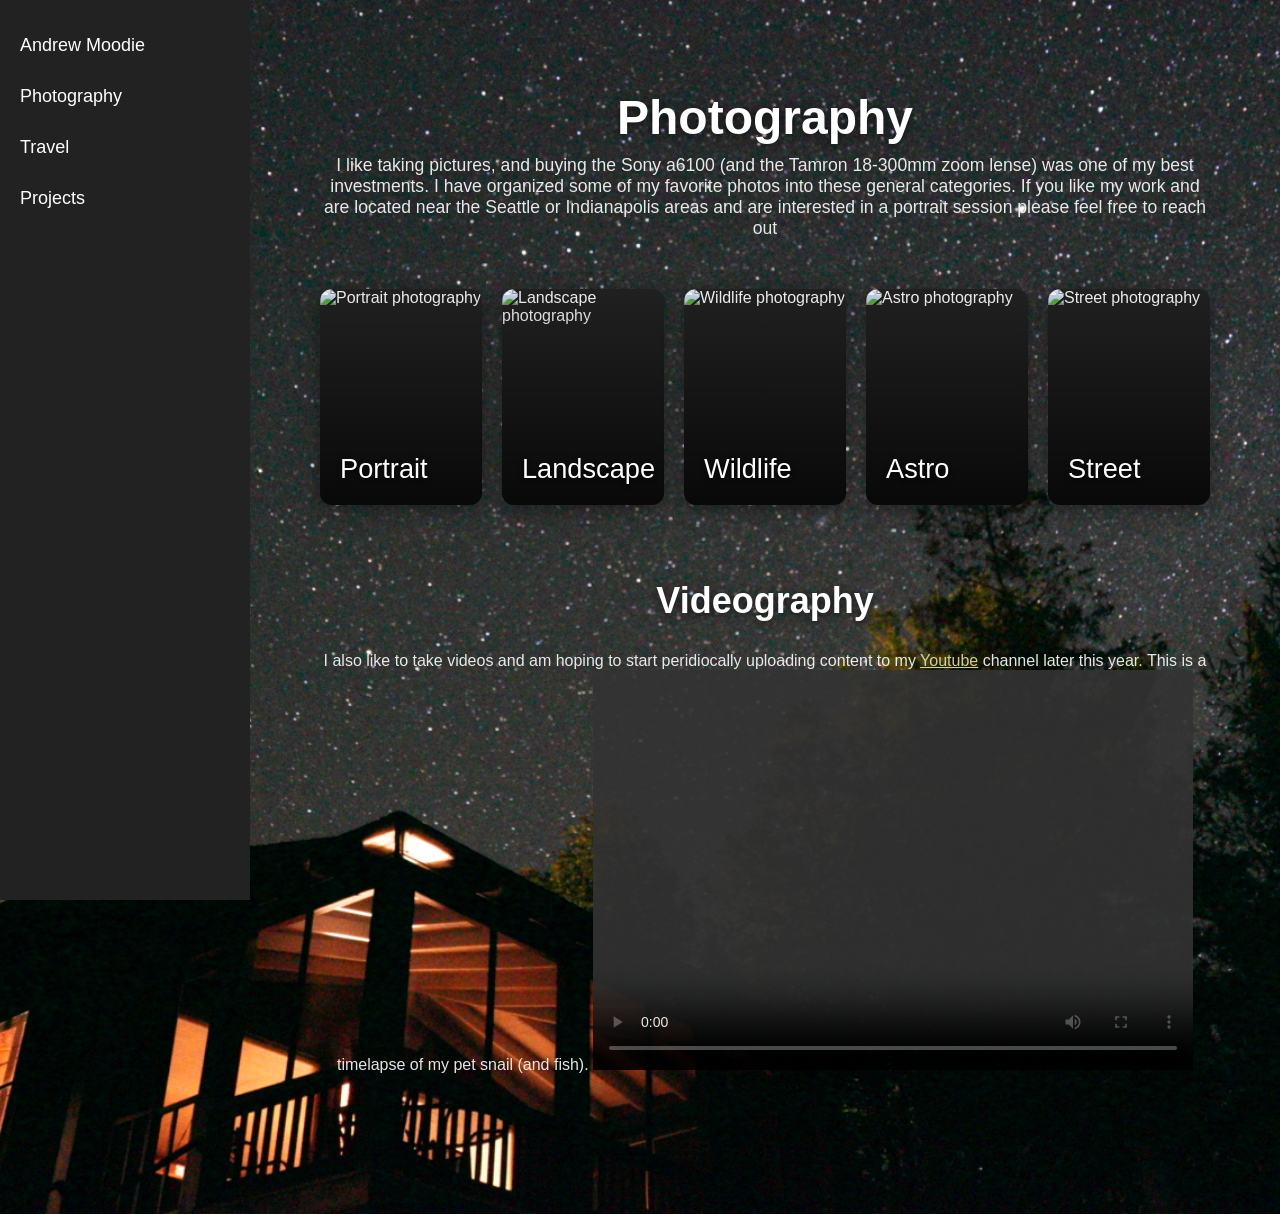
==== pages/photography.html @ 479c72a9 "moving index.html to the root folder V2" ====
<!DOCTYPE html>
<html lang="en">
<head>
    <meta charset="UTF-8">
    <meta name="viewport" content="width=device-width, initial-scale=1.0">

    <style>
        /* Left navigation bar */
        .sidebar {
            position: fixed;
            left: 0;
            top: 0;
            width: 250px;
            height: 100vh;
            background-color: #222;
            padding-top: 20px;
            box-sizing: border-box;
        }

        /* Navigation links */
        .sidebar a {
            display: block;
            color: white;
            text-decoration: none;
            padding: 15px 20px;
            font-size: 18px;
        }

        /* Highlight links when the mouse is over them */
        .sidebar a:hover {
            background-color: #444;
            color: #4B89A6;
        }

        /* Main page content */
        .content {
            margin-left: 250px;
            padding: 30px;
        }
    </style>

<body>

    <!-- Left Navigation Bar -->
    <div class="sidebar">
        <a href="../index.html" class="home-link">Andrew Moodie</a>
        <a href="../pages/photography.html" class="active">Photography</a>
        <a href="../pages/travel.html">Travel</a>
        <a href="../pages/projects.html">Projects</a>
    </div>

</body>

<div class="content">

<title>Photography</title>

    <link
        rel="stylesheet"
        href="../style.css"
    >


<body class="photography-page">


    <!-- ==========================================
         BACKGROUND
         ========================================== -->

    <div
        class="background-overlay"
        aria-hidden="true"
    ></div>


    <!-- ==========================================
         MAIN PAGE
         ========================================== -->

    <main class="photography-container">


        <header class="photography-header">

            <h1>Photography</h1>

            <p>
                I like taking pictures, and buying the Sony a6100 (and the Tamron 18-300mm zoom lense) was one of my best investments. I have organized
                some of my favorite photos into these general categories. If you like my work and are located near the Seattle or Indianapolis areas and 
                are interested in a portrait session please feel free to reach out
            </p>

        </header>


        <!-- ==========================================
             PHOTOGRAPHY CATEGORY CARDS
             ========================================== -->

        <section
            id="category-grid"
            class="category-grid"
            aria-label="Photography categories"
        >

            <!--
                JavaScript will create the five
                category cards here.
            -->

        </section>

        <section>
            <header class="snail-header">
                <!-- <p style="margin-top:50px"></p> -->
                <h1>Videography</h1>

                    <p>
                        I also like to take videos and am hoping to start peridiocally uploading content to my 
                        <a href="https://www.youtube.com/watch?v=dQw4w9WgXcQ&list=RDdQw4w9WgXcQ&start_radio=1" style="color: rgba(255, 250, 186, 0.89);">Youtube</a> channel later this year. This is a timelapse of my pet snail (and fish).
                        <video height="400px" width="600px" src="SnailLapse.MOV" controls>
                        <p style="margin-bottom: 15px"></p>
                    </p>
                </header>
        </section>

    </main>


    <!-- ==========================================
         GALLERY LIGHTBOX
         ========================================== -->

    <div
        id="photo-lightbox"
        class="photo-lightbox"
        aria-hidden="true"
    >


        <!-- CLOSE BUTTON -->

        <button
            id="lightbox-close"
            class="lightbox-close"
            type="button"
            aria-label="Close gallery"
        >

            &times;

        </button>


        <!-- PREVIOUS -->

        <button
            id="lightbox-prev"
            class="lightbox-navigation lightbox-prev"
            type="button"
            aria-label="Previous photograph"
        >

            &#10094;

        </button>


        <!-- ==========================================
             GALLERY CONTENT
             ========================================== -->

        <div class="lightbox-content">


            <!-- CATEGORY TITLE -->

            <h2
                id="lightbox-category"
                class="lightbox-category"
            >
            </h2>


            <!-- PHOTOGRAPH -->

            <div class="lightbox-image-container">

                <img
                    id="lightbox-image"
                    src=""
                    alt=""
                >

            </div>


            <!-- ==========================================
                 PHOTO INFORMATION
                 ========================================== -->

            <div
                id="photo-information"
                class="photo-information"
            >

                <div class="exif-information">


                    <div class="exif-item">

                        <span class="exif-label">
                            ISO
                        </span>

                        <span
                            id="photo-iso"
                            class="exif-value"
                        >
                        </span>

                    </div>


                    <div class="exif-item">

                        <span class="exif-label">
                            Aperture
                        </span>

                        <span
                            id="photo-aperture"
                            class="exif-value"
                        >
                        </span>

                    </div>


                    <div class="exif-item">

                        <span class="exif-label">
                            Shutter
                        </span>

                        <span
                            id="photo-shutter"
                            class="exif-value"
                        >
                        </span>

                    </div>


                    <div class="exif-item">

                        <span class="exif-label">
                            Camera
                        </span>

                        <span
                            id="photo-camera"
                            class="exif-value"
                        >
                        </span>

                    </div>


                    <div class="exif-item">

                        <span class="exif-label">
                            Lens
                        </span>

                        <span
                            id="photo-lens"
                            class="exif-value"
                        >
                        </span>

                    </div>


                    <div class="exif-item">

                        <span class="exif-label">
                            Focal Length
                        </span>

                        <span
                            id="photo-focal-length"
                            class="exif-value"
                        >
                        </span>

                    </div>

                </div>


                <!-- DESCRIPTION -->

                <div class="photo-description">

                    <p
                        id="photo-description"
                    >
                    </p>

                </div>

            </div>

        </div>


        <!-- NEXT -->

        <button
            id="lightbox-next"
            class="lightbox-navigation lightbox-next"
            type="button"
            aria-label="Next photograph"
        >

            &#10095;

        </button>

    </div>

    </div>

    <script src="exif-reader.js"></script>
    <script src="photography.js"></script>


</body>

</head>

</html>
---- style.css ----
/* =========================================
   GENERAL PAGE
   ========================================= */

* {
    box-sizing: border-box;
}

body {
    margin: 0;
    font-family:
        Arial,
        Helvetica,
        sans-serif;
    background: #f4f4f4;
    color: #222;
}


.map-page {
    max-width: 1400px;

    margin: 0 auto;

    padding: 30px;
}


/* =========================================
   HEADER
   ========================================= */

header {
    text-align: center;

    margin-bottom: 30px;
}

header h1 {
    margin-bottom: 10px;
}

header p {
    color: #fdfdfd;
}


/* =========================================
   MAIN LAYOUT
   ========================================= */

.map-container {

    display: flex;

    gap: 30px;

    align-items: flex-start;
}


/* =========================================
   MAP
   ========================================= */

.map-wrapper {

    flex: 1;

    min-width: 0; /*necessary?*/

    background: white;

    border-radius: 10px;

    padding: 10px;

    box-shadow:
        0 2px 10px rgba(0, 0, 0, 0.1);
}


/*
    This is where us.svg gets inserted.
*/

#us-map-container {

    width: 100%;

    line-height: 0;
}


/*
    Make the SVG responsive.
*/

#us-map {

    width: 100%;

    height: auto;

    display: block;
}


/* =========================================
   STATES
   ========================================= */


/*
    Default state color
*/

#us-map .state {

    fill: #d9d9d9 /*important?*/;

    stroke: white;

    stroke-width: 1;

    cursor: pointer;

    transition:
        fill 0.2s ease,
        stroke 0.2s ease;
}


/*
    State being hovered over
*/

#us-map .state:hover {

    fill: #6baed6 !important;

    stroke: #333;

    stroke-width: 2;
}

#us-map .state:focus {

    outline: none;

  /*   fill: #6baed6 !important;

    stroke: #333;

    stroke-width: 2; */
}


/*
    Visited state
*/

#us-map .state.visited {

    fill: #66c2a5 !important;
}


/*
    Visited state being hovered over
*/

#us-map .state.visited:hover {

    fill: #66c2a5;
}


/*
    Washington D.C.

    Your SVG includes D.C., but we don't want
    it treated as one of the 50 states.
*/

#us-map #DC {

    display: none;
}


/* =========================================
   INFORMATION PANEL
   ========================================= */

.state-info {

    width: 350px;

    min-width: 300px;

    background: white;

    border-radius: 10px;

    overflow: hidden;

    box-shadow:
        0 2px 10px rgba(0, 0, 0, 0.1);

    position: sticky;

    top: 20px;
}


.state-info img {

    width: 100%;

    height: auto;/* 220px; */

    object-fit: cover;

    display: block;
}
/* =========================================
   PREVIEW IMAGE
   ========================================= */

.preview-image-container {

    width: 100%;

    background: #eee;

    overflow: hidden;

    line-height: 0;
}

#state-image {

    width: 100%;

    height: auto;

    display: block;


    opacity: 1;

    transform: scale(1);

    transition:
        opacity 0.3s ease,
        transform 0.3s ease;

    
    #state-image.image-changing {

        opacity: 0;

        transform: scale(0.97);
    }
}


/* =========================================
   STATE TEXT
   ========================================= */

.state-text {

    padding: 20px;
}


.state-text h2 {

    margin-top: 0;

    margin-bottom: 10px;
}


.state-text p {

    line-height: 1.6;
}


.click-instruction {

    font-size: 0.85rem;

    color: #777;

    border-top: 1px solid #ddd;

    padding-top: 15px;

    margin-top: 20px;
}


/* =========================================
   LEGEND
   ========================================= */

.map-legend {

    display: flex;

    justify-content: center;

    gap: 25px;

    margin-top: 15px;

    font-size: 0.9rem;
}


.map-legend div {

    display: flex;

    align-items: center;

    gap: 7px;
}


.legend-box {

    width: 18px;

    height: 18px;

    display: inline-block;

    border: 1px solid #aaa;
}

/* ==========================================
   FULL-SCREEN LIGHTBOX
   ========================================== */

.photo-lightbox {

    position: fixed;

    inset: 0;

    z-index: 1000;

    background:
        rgba(0, 0, 0, 0.9);

    display: flex;

    align-items: center;

    justify-content: center;

    padding: 60px;

    /*
        Hidden by default
    */

    opacity: 0;

    visibility: hidden;

    pointer-events: none;

    transition:
        opacity 0.3s ease,
        visibility 0.3s ease;
}


/*
    Visible lightbox
*/

.photo-lightbox.active {

    opacity: 1;

    visibility: visible;

    pointer-events: auto;
}


/* ==========================================
   LARGE IMAGE
   ========================================== */

.lightbox-content {

    position: relative;

    max-width: 90vw;

    max-height: 90vh;

    display: flex;

    flex-direction: column;

    align-items: center;

    justify-content: center;
}


#lightbox-image {

    /*
        Never make the image larger than
        the available screen.
    */

    max-width: 90vw;

    max-height: 82vh;

    width: auto;

    height: auto;

    display: block;

    /*
        VERY IMPORTANT:

        contain preserves the complete
        original photograph and aspect ratio.
    */

    object-fit: contain;

    border-radius: 20px;

    box-shadow:
        0 5px 30px rgba(0, 0, 0, 0.5);

    /*
        Starting state for the animation.
    */

    opacity: 0;

    transform: scale(0.92);

    transition:
        opacity 0.35s ease,
        transform 0.35s ease;
}


/*
    When the lightbox is active,
    animate the photograph into place.
*/

.photo-lightbox.active #lightbox-image {

    opacity: 1;

    transform: scale(1);
}


/* ==========================================
   CLOSE BUTTON
   ========================================== */

.lightbox-close {

    position: absolute;

    top: 20px;

    right: 25px;

    z-index: 1002;

    width: 50px;

    height: 50px;

    border: none;

    border-radius: 50%;

    background:
        rgba(255, 255, 255, 0.15);

    color: white;

    font-size: 35px;

    line-height: 45px;

    cursor: pointer;

    transition:
        background 0.2s ease,
        transform 0.2s ease;
}


.lightbox-close:hover {

    background:
        rgba(255, 255, 255, 0.30);

    transform: scale(1.05);
}


/* ==========================================
   PREVIOUS / NEXT BUTTONS
   ========================================== */

.lightbox-navigation {

    position: absolute;

    top: 50%;

    transform: translateY(-50%);

    z-index: 1002;

    width: 55px;

    height: 70px;

    border: none;

    border-radius: 8px;

    background:
        rgba(255, 255, 255, 0.15);

    color: white;

    font-size: 35px;

    cursor: pointer;

    transition:
        background 0.2s ease,
        transform 0.2s ease;
}


.lightbox-navigation:hover {

    background:
        rgba(255, 255, 255, 0.30);
}


.lightbox-prev {

    left: 25px;
}


.lightbox-next {

    right: 25px;
}


/* ==========================================
   CAPTION
   ========================================== */

.lightbox-caption {

    color: white;

    text-align: center;

    margin-top: 12px;

    font-size: 16px;

    max-width: 800px;
}


/* ==========================================
   PHOTO COUNTER
   ========================================== */

.lightbox-counter {

    position: absolute;

    bottom: 20px;

    left: 50%;

    transform: translateX(-50%);

    color: white;

    background:
        rgba(0, 0, 0, 0.5);

    padding: 6px 12px;

    border-radius: 20px;

    font-size: 14px;
}


/* ==========================================
   MOBILE
   ========================================== */

@media (max-width: 900px) {

    .map-container {

        flex-direction: column;
    }


    .map-wrapper {

        width: 100%;
    }


    .state-info {

        width: 100%;

        position: static;
    }


    .photo-lightbox {

        padding: 40px 15px;
    }


    #lightbox-image {

        max-width: 95vw;

        max-height: 80vh;
    }


    .lightbox-navigation {

        width: 45px;

        height: 55px;

        font-size: 28px;
    }


    .lightbox-prev {

        left: 8px;
    }


    .lightbox-next {

        right: 8px;
    }

}


/* ==========================================
   REDUCED MOTION ACCESSIBILITY
   ========================================== */

@media (prefers-reduced-motion: reduce) {

    #state-image,
    #lightbox-image,
    .photo-lightbox {

        transition: none;
    }

}

/* =========================================================
   PHOTOGRAPHY PAGE
   ========================================================= */


/* ==========================================
   BACKGROUND
   ========================================== */

.photography-page {

    margin: 0;

    min-height: 100vh;

    font-family:
        Arial,
        Helvetica,
        sans-serif;

    color: white;

    background-image:
        url("pages/background.JPG");

    background-size: cover;

    background-position: center;

   /*  background-attachment: fixed; */

    background-repeat: no-repeat;

}


/*
    Dark translucent overlay.

    This makes the text and category cards
    easier to see without hiding the photograph.
*/

/* .background-overlay {

    position: absolute;

    top: 0;

    left: 0;

    width: 100%;

    height: 100%;

    inset: 0;

    background:
        rgba(0, 0, 0, 0.45);

    z-index: 10;

    pointer-events: none;

} */


/* ==========================================
   MAIN CONTAINER
   ========================================== */

.photography-container {

    position: relative;

    z-index: 1;

    min-height: 100vh;

    padding: 60px 40px;
}


/* ==========================================
   HEADER
   ========================================== */

.photography-header {

    text-align: center;

    margin-bottom: 50px;
}


.photography-header h1 {

    margin: 0 0 10px;

    font-size: 3rem;

    font-weight: 600;

    text-shadow:
        0 2px 10px rgba(0, 0, 0, 0.6);
}


.photography-header p {

    margin: 0;

    font-size: 1.1rem;

    opacity: 0.9;
}

/* ==========================================
   VIDEO
   ========================================== */

   .snail-header {

    text-align: center;

    margin-bottom: 50px;
}


.snail-header h1 {

    margin: 75px 0 30px;

    font-size: 2.25rem;

    font-weight: 600;

    text-shadow:
        0 2px 10px rgba(0, 0, 0, 0.6);
}


.snail-header p {

    margin: 0;

    font-size: 1rem;

    opacity: 0.9;
}


/* ==========================================
   CATEGORY GRID
   ========================================== */

.category-grid {

    max-width: 1300px;

    margin: 0 auto;

    display: grid;

    grid-template-columns:
        repeat(5, 1fr);

    gap: 20px;
}


/* ==========================================
   CATEGORY CARD
   ========================================== */

.category-card {

    position: relative;

    aspect-ratio: 3 / 4;

    overflow: hidden;

    border-radius: 12px;

    cursor: pointer;

    background: #222;

    box-shadow:
        0 5px 20px
        rgba(0, 0, 0, 0.4);

    transition:
        transform 0.3s ease,
        box-shadow 0.3s ease;
}


/*
    Hover effect
*/

.category-card:hover {

    transform:
        translateY(-8px)
        scale(1.02);

    box-shadow:
        0 12px 30px
        rgba(0, 0, 0, 0.55);
}


/* ==========================================
   CATEGORY COVER IMAGE
   ========================================== */

.category-card img {

    width: 100%;

    height: 100%;

    object-fit: cover;

    display: block;

    transition:
        transform 0.5s ease;
}


/*
    Zoom photograph when hovering
*/

.category-card:hover img {

    transform: scale(1.08);
}


/* ==========================================
   CATEGORY GRADIENT
   ========================================== */

.category-card::after {

    content: "";

    position: absolute;

    inset: 0;

    background:
        linear-gradient(
            to top,
            rgba(0, 0, 0, 0.75),
            rgba(0, 0, 0, 0.05)
        );

    pointer-events: none;
}


/* ==========================================
   CATEGORY TITLE
   ========================================== */

.category-title {

    position: absolute;

    z-index: 2;

    left: 20px;

    bottom: 20px;

    margin: 0;

    color: white;

    font-size: 1.7rem;

    font-weight: 500;

    text-shadow:
        0 2px 5px rgba(0, 0, 0, 0.7);
}


/* ==========================================
   FULLSCREEN LIGHTBOX
   ========================================== */

.photo-lightbox {

    position: fixed;

    inset: 0;

    z-index: 1000;

    background:
        rgba(0, 0, 0, 0.94);

    display: flex;

    align-items: center;

    justify-content: center;

    padding: 40px;

    opacity: 0;

    visibility: hidden;

    pointer-events: none;

    transition:
        opacity 0.35s ease,
        visibility 0.35s ease;

}


/*
    Active gallery
*/

.photo-lightbox.active {

    opacity: 1;

    visibility: visible;

    pointer-events: auto;

}


/* ==========================================
   LIGHTBOX CONTENT
   ========================================== */

.lightbox-content {

    width: 100%;

    max-width: 1200px;

    max-height: 95vh;

    display: flex;

    flex-direction: column;

    align-items: center;

    justify-content: center;
}


/* ==========================================
   CATEGORY TITLE
   ========================================== */

.lightbox-category {

    margin: 0 0 15px;

    color: white;

    font-size: 1.7rem;

    font-weight: 400;

    text-align: center;
}


/* ==========================================
   IMAGE CONTAINER
   ========================================== */

.lightbox-image-container {

    max-width: 90vw;

    max-height: 65vh;

    display: flex;

    align-items: center;

    justify-content: center;
}


/* ==========================================
   LARGE PHOTOGRAPH
   ========================================== */

#lightbox-image {

    max-width: 90vw;

    max-height: 65vh;

    width: auto;

    height: auto;

    display: block;

    object-fit: contain;

    border-radius: 4px;

    box-shadow:
        0 5px 35px
        rgba(0, 0, 0, 0.6);

    opacity: 0;

    transform:
        scale(0.94);

    transition:
        opacity 0.3s ease,
        transform 0.3s ease;
}


/*
    Image appears after loading
*/

.photo-lightbox.active #lightbox-image {

    opacity: 1;

    transform:
        scale(1);
}


/* ==========================================
   PHOTO INFORMATION
   ========================================== */

.photo-information {

    width: 100%;

    max-width: 900px;

    margin-top: 15px;

    color: white;

    background:
        rgba(255, 255, 255, 0.08);

    border-radius: 8px;

    padding: 15px 20px;

    backdrop-filter: blur(8px);
}


/* ==========================================
   EXIF INFORMATION
   ========================================== */

.exif-information {

    display: flex;

    flex-wrap: wrap;

    justify-content: center;

    gap: 20px;

    padding-bottom: 12px;

    border-bottom:
        1px solid
        rgba(255, 255, 255, 0.2);
}


/* Individual EXIF item */

.exif-item {

    display: flex;

    flex-direction: column;

    align-items: center;

    min-width: 90px;
}


/* EXIF label */

.exif-label {

    font-size: 0.7rem;

    text-transform: uppercase;

    letter-spacing: 1px;

    color:
        rgba(255, 255, 255, 0.6);

    margin-bottom: 4px;
}


/* EXIF value */

.exif-value {

    font-size: 0.9rem;

    color: white;

    text-align: center;
}


/* ==========================================
   DESCRIPTION
   ========================================== */

.photo-description {

    padding-top: 10px;

    text-align: center;
}


.photo-description p {

    margin: 0;

    line-height: 1.6;

    font-size: 0.95rem;
}


/* ==========================================
   CLOSE BUTTON
   ========================================== */

.lightbox-close {

    position: absolute;

    top: 20px;

    right: 25px;

    z-index: 1002;

    width: 50px;

    height: 50px;

    border: none;

    border-radius: 50%;

    background:
        rgba(255, 255, 255, 0.12);

    color: white;

    font-size: 35px;

    line-height: 45px;

    cursor: pointer;

    transition:
        background 0.2s ease,
        transform 0.2s ease;
}


.lightbox-close:hover {

    background:
        rgba(255, 255, 255, 0.25);

    transform:
        scale(1.05);
}


/* ==========================================
   PREVIOUS / NEXT
   ========================================== */

.lightbox-navigation {

    position: absolute;

    top: 50%;

    transform:
        translateY(-50%);

    z-index: 1002;

    width: 55px;

    height: 70px;

    border: none;

    border-radius: 8px;

    background:
        rgba(255, 255, 255, 0.12);

    color: white;

    font-size: 35px;

    cursor: pointer;

    transition:
        background 0.2s ease,
        transform 0.2s ease;
}


.lightbox-navigation:hover {

    background:
        rgba(255, 255, 255, 0.25);
}


.lightbox-prev {

    left: 20px;
}


.lightbox-next {

    right: 20px;
}


/* ==========================================
   PHOTO COUNTER
   ========================================== */

.lightbox-counter {

    margin-top: 8px;

    color:
        rgba(255, 255, 255, 0.7);

    font-size: 0.8rem;
}


/* ==========================================
   MOBILE
   ========================================== */

@media (max-width: 1100px) {

    .category-grid {

        grid-template-columns:
            repeat(3, 1fr);

    }

}


@media (max-width: 700px) {

    .photography-container {

        padding: 40px 20px;

    }


    .photography-header h1 {

        font-size: 2.3rem;

    }


    .category-grid {

        grid-template-columns:
            repeat(2, 1fr);

        gap: 15px;

    }


    .category-title {

        font-size: 1.3rem;

        left: 15px;

        bottom: 15px;

    }


    .photo-lightbox {

        padding:
            30px 10px;

    }


    #lightbox-image {

        max-width: 95vw;

        max-height: 55vh;

    }


    .photo-information {

        max-width: 95vw;

        padding: 12px;

    }


    .exif-information {

        gap: 12px;

    }


    .exif-item {

        min-width: 75px;

    }


    .lightbox-navigation {

        width: 40px;

        height: 55px;

        font-size: 25px;

    }


    .lightbox-prev {

        left: 5px;

    }


    .lightbox-next {

        right: 5px;

    }

}


@media (max-width: 450px) {

    .category-grid {

        grid-template-columns:
            1fr;

    }


    .category-card {

        aspect-ratio:
            16 / 9;

    }


    #lightbox-image {

        max-height: 45vh;

    }

}


/* ==========================================
   REDUCED MOTION
   ========================================== */

@media (prefers-reduced-motion: reduce) {

    .category-card,
    .category-card img,
    .photo-lightbox,
    #lightbox-image {

        transition: none;

    }

}
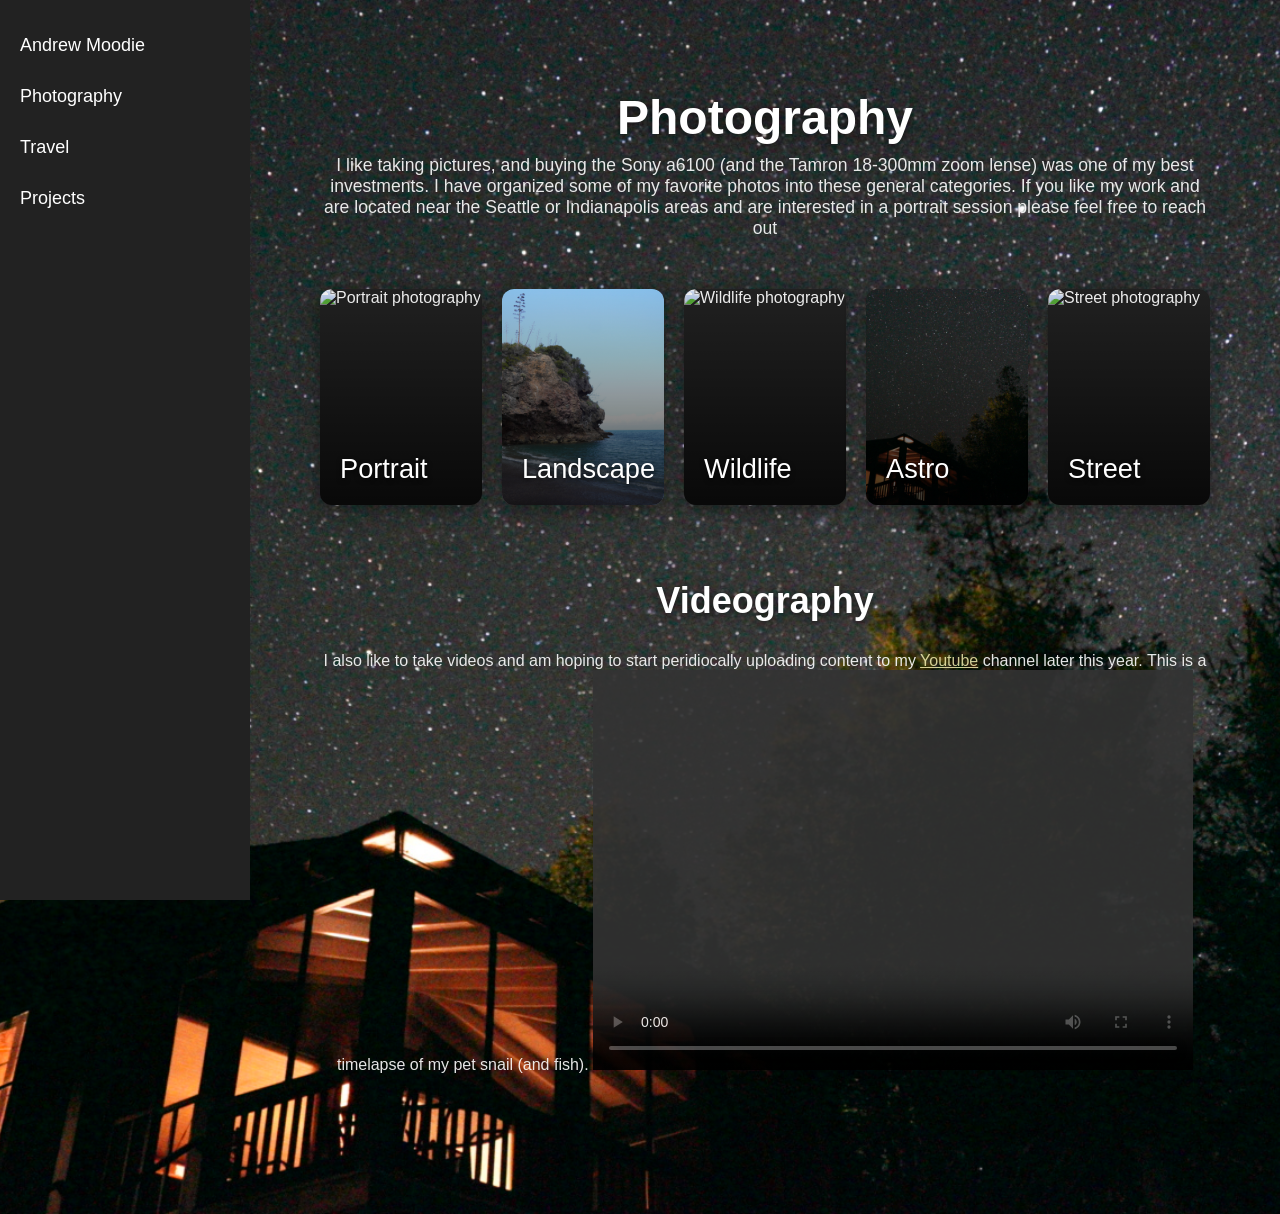
==== commit acace821: "updating photos" ====
--- a/pages/photography.html
+++ b/pages/photography.html
@@ -49,8 +49,6 @@
         <a href="../pages/projects.html">Projects</a>
     </div>
 
-</body>
-
 <div class="content">
 
 <title>Photography</title>
@@ -60,6 +58,7 @@
         href="../style.css"
     >
 
+</head>
 
 <body class="photography-page">
 
--- a/style.css
+++ b/style.css
@@ -1550,4 +1550,38 @@
 
     }
 
+}
+
+/* ==========================================
+   MOBILE NAVIGATION
+   ========================================== */
+
+@media (max-width: 700px) {
+
+    .sidebar {
+        position: relative;
+        width: 100%;
+        height: auto;
+        display: flex;
+        flex-wrap: wrap;
+        justify-content: center;
+        padding-top: 0;
+    }
+
+    .sidebar a {
+        padding: 12px 10px;
+        font-size: 16px;
+        text-align: center;
+    }
+
+    .sidebar .home-link {
+        width: 100%;
+        font-size: 20px;
+        padding: 12px 10px;
+    }
+
+    .content {
+        margin-left: 0;
+        padding: 20px;
+    }
 }
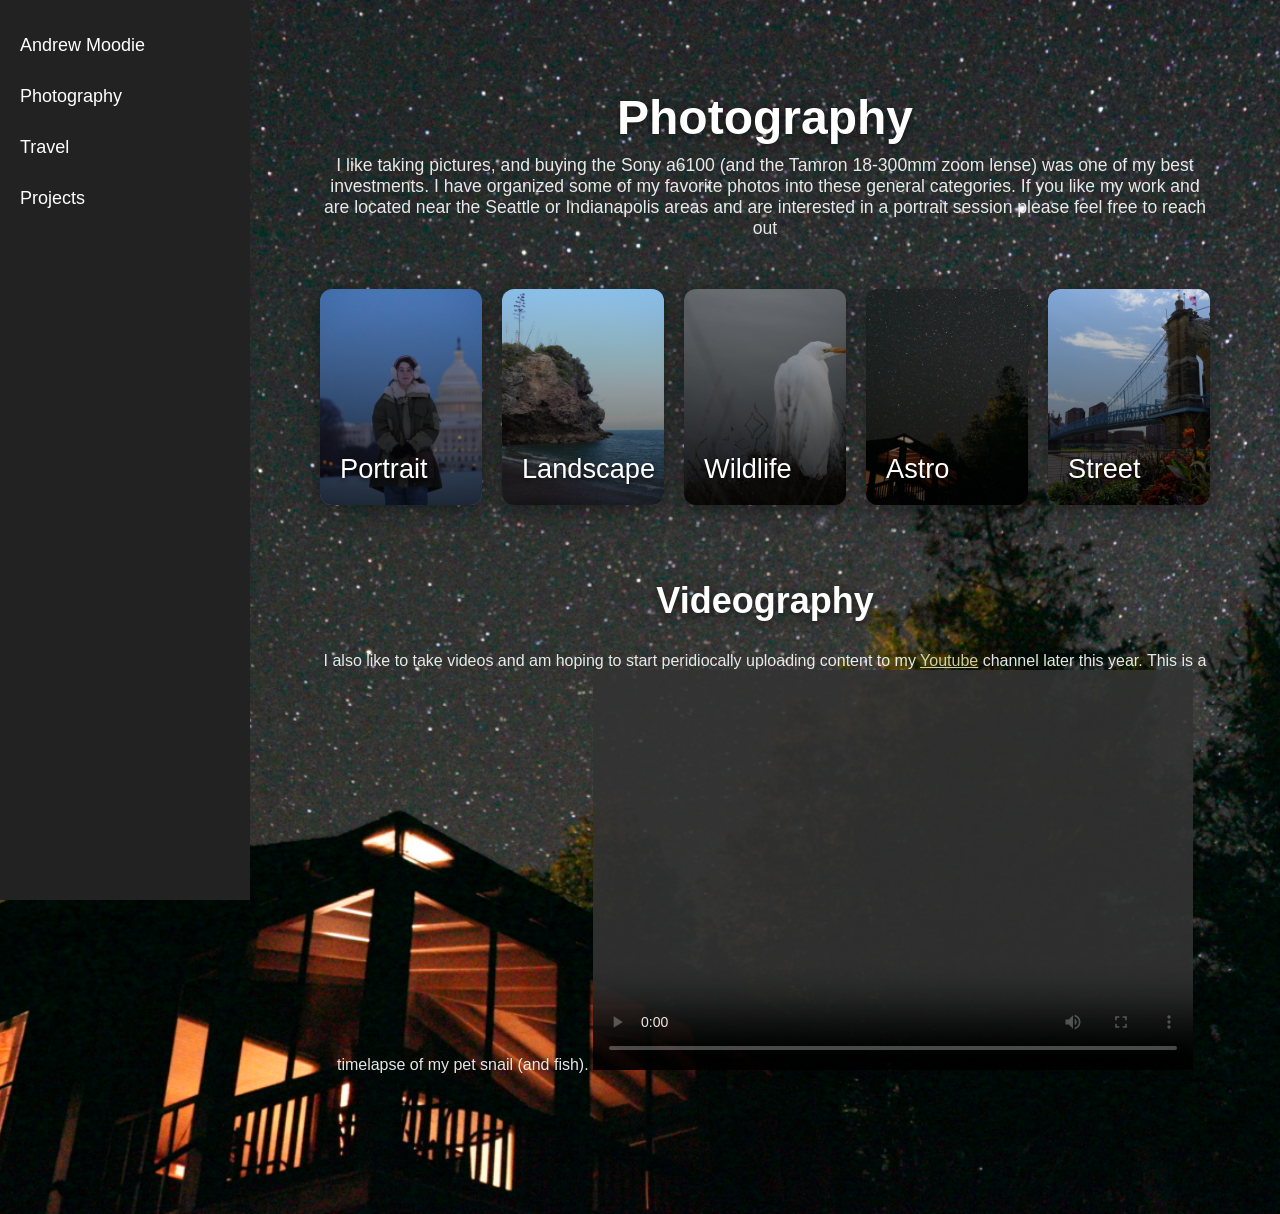
==== commit 89009cc0: "fixing movie name" ====
--- a/pages/photography.html
+++ b/pages/photography.html
@@ -118,7 +118,7 @@
                     <p>
                         I also like to take videos and am hoping to start peridiocally uploading content to my 
                         <a href="https://www.youtube.com/watch?v=dQw4w9WgXcQ&list=RDdQw4w9WgXcQ&start_radio=1" style="color: rgba(255, 250, 186, 0.89);">Youtube</a> channel later this year. This is a timelapse of my pet snail (and fish).
-                        <video height="400px" width="600px" src="SnailLapse.MOV" controls>
+                        <video height="400px" width="600px" src="SnailLapse.mov" controls>
                         <p style="margin-bottom: 15px"></p>
                     </p>
                 </header>
--- a/style.css
+++ b/style.css
@@ -1584,4 +1584,19 @@
         margin-left: 0;
         padding: 20px;
     }
+
+        .content img {
+        max-width: 100%;
+        height: auto;    
+    }
+}
+
+.mobile-map-alert {
+    display: none;
+}
+
+@media screen and (max-width: 600px) {
+    .mobile-map-alert {
+        display: block;
+    }
 }
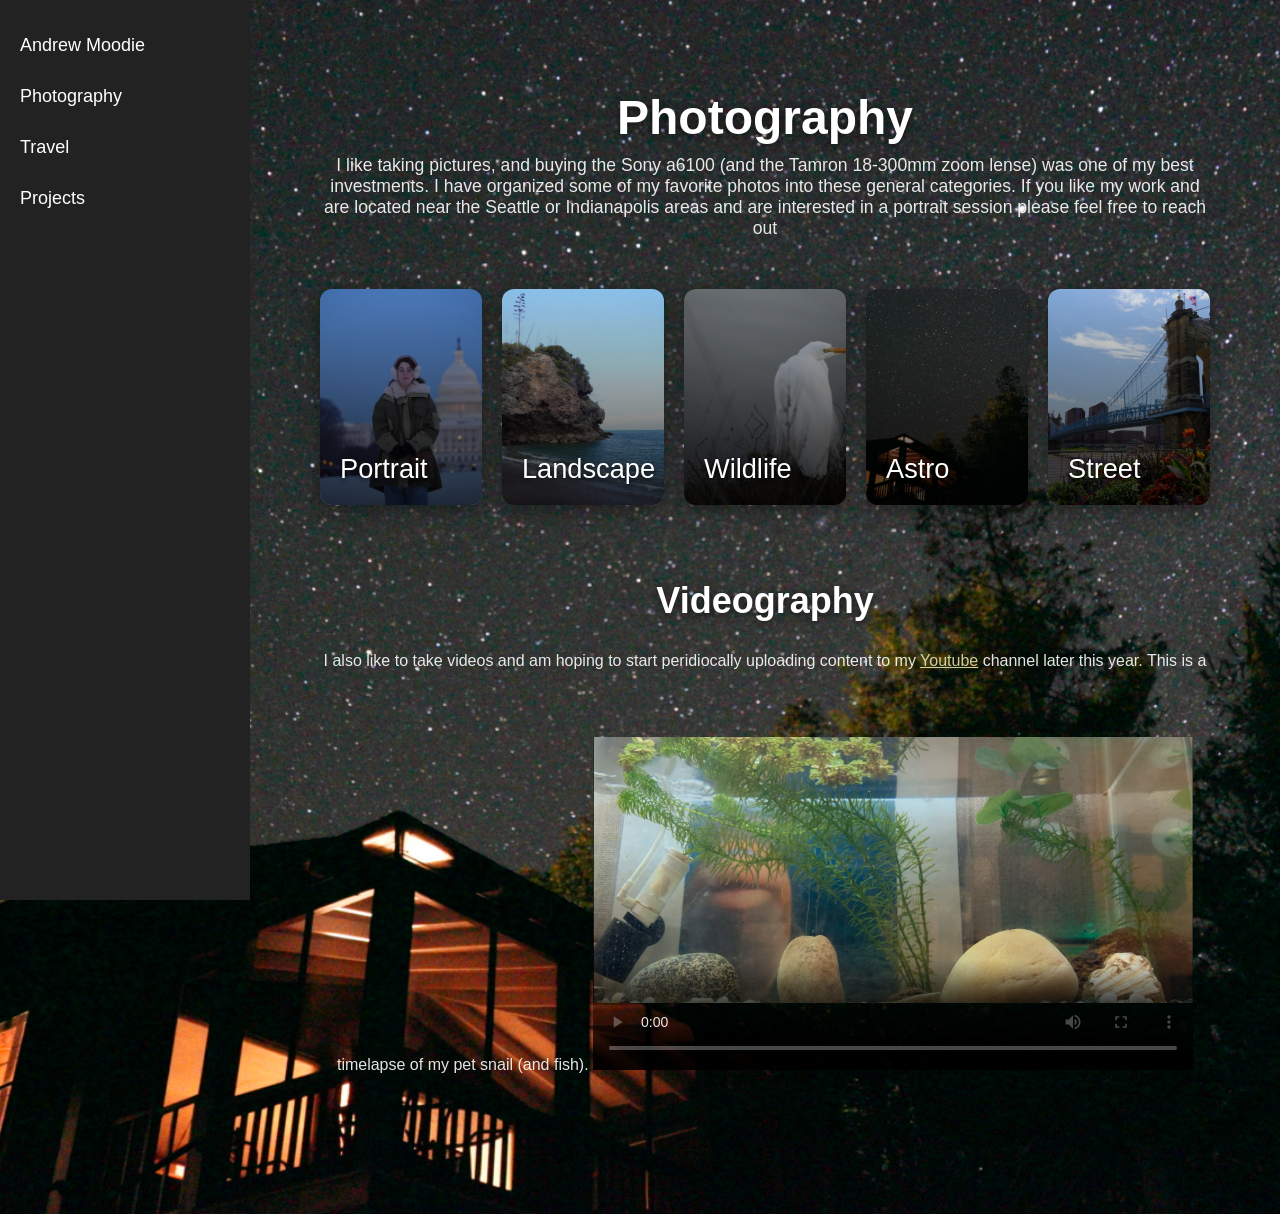
==== commit 46cf98cd: "addingPreview poster" ====
--- a/pages/photography.html
+++ b/pages/photography.html
@@ -118,7 +118,7 @@
                     <p>
                         I also like to take videos and am hoping to start peridiocally uploading content to my 
                         <a href="https://www.youtube.com/watch?v=dQw4w9WgXcQ&list=RDdQw4w9WgXcQ&start_radio=1" style="color: rgba(255, 250, 186, 0.89);">Youtube</a> channel later this year. This is a timelapse of my pet snail (and fish).
-                        <video height="400px" width="600px" src="SnailLapse.mov" controls>
+                        <video height="400px" width="600px" src="SnailLapse.mov" poster="SnailLapse-preview.jpg"controls>
                         <p style="margin-bottom: 15px"></p>
                     </p>
                 </header>
--- a/style.css
+++ b/style.css
@@ -727,7 +727,7 @@
     color: white;
 
     background-image:
-        url("pages/background.JPG");
+        url("pages/background.jpg");
 
     background-size: cover;
 
@@ -737,6 +737,15 @@
 
     background-repeat: no-repeat;
 
+}
+
+@media screen and (max-width: 768px) {
+    .photography-page {
+        background-image: none;
+        background: #0a6d6d;
+
+    }
+    
 }
 
 
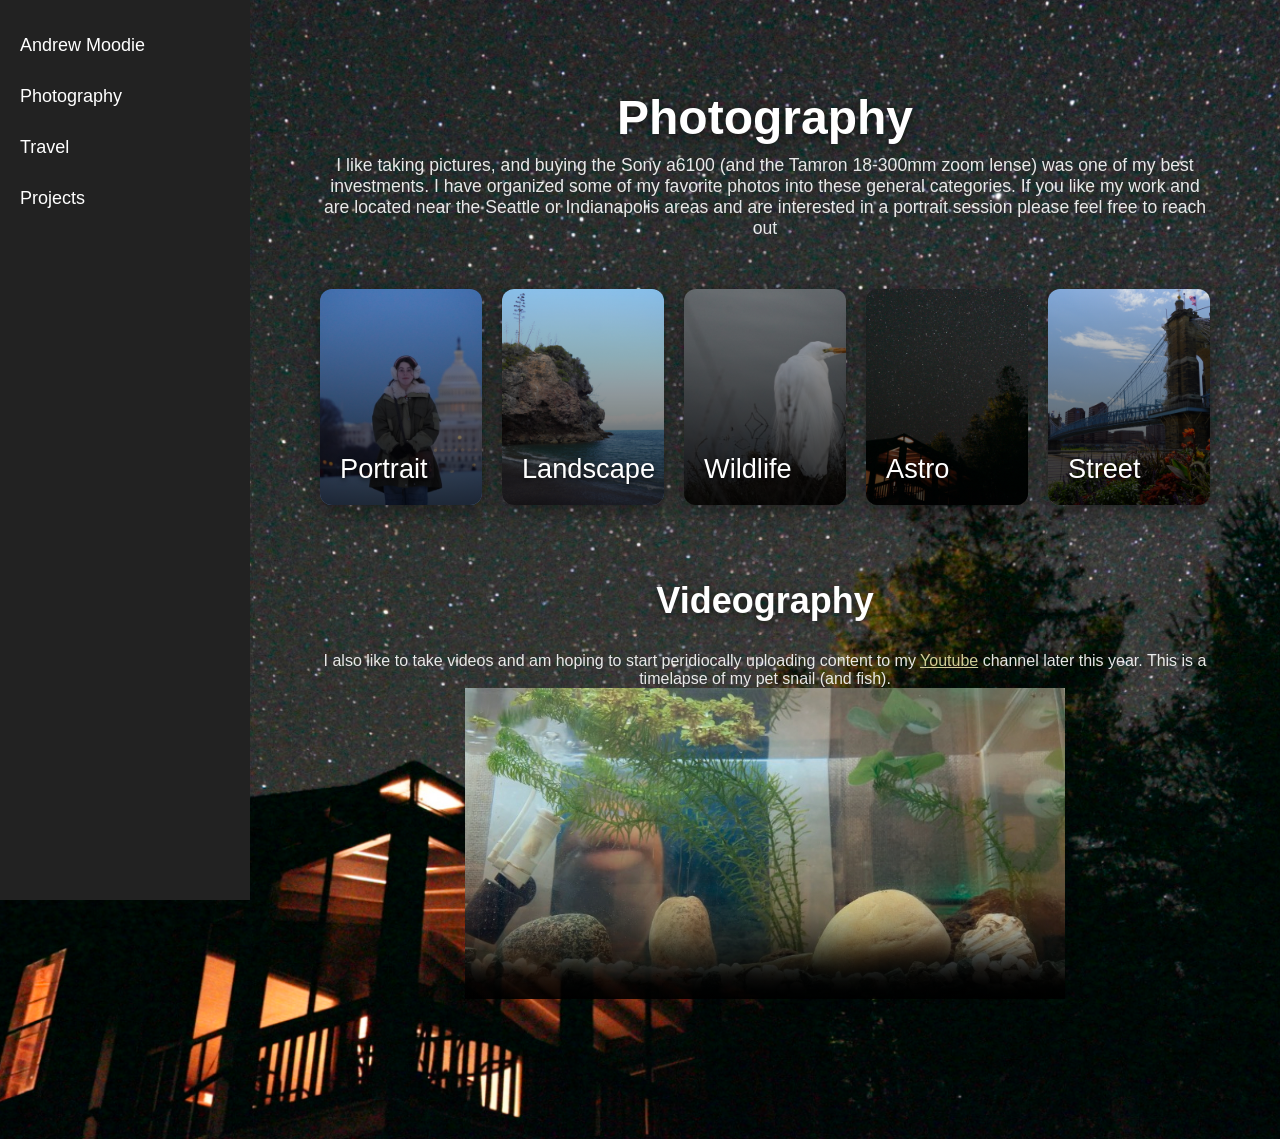
==== commit 70bdba76: "finalizing video cross platform functionality" ====
--- a/pages/photography.html
+++ b/pages/photography.html
@@ -118,7 +118,8 @@
                     <p>
                         I also like to take videos and am hoping to start peridiocally uploading content to my 
                         <a href="https://www.youtube.com/watch?v=dQw4w9WgXcQ&list=RDdQw4w9WgXcQ&start_radio=1" style="color: rgba(255, 250, 186, 0.89);">Youtube</a> channel later this year. This is a timelapse of my pet snail (and fish).
-                        <video height="400px" width="600px" src="SnailLapse.mov" poster="SnailLapse-preview.jpg"controls>
+                        <!-- <video height="400px" width="600px" src="SnailLapse.mov" poster="SnailLapse-preview.jpg"controls> -->
+                        <video src="SnailLapse.mov" poster="SnailLapse-preview.jpg" controls></video>
                         <p style="margin-bottom: 15px"></p>
                     </p>
                 </header>
--- a/style.css
+++ b/style.css
@@ -742,7 +742,7 @@
 @media screen and (max-width: 768px) {
     .photography-page {
         background-image: none;
-        background: #0a6d6d;
+        background: #033d3d;
 
     }
     
@@ -862,6 +862,13 @@
     font-size: 1rem;
 
     opacity: 0.9;
+}
+
+.snail-header video {
+    display: block;
+    width: min(600px, 100%);
+    height: auto;
+    margin: 0 auto;
 }
 
 
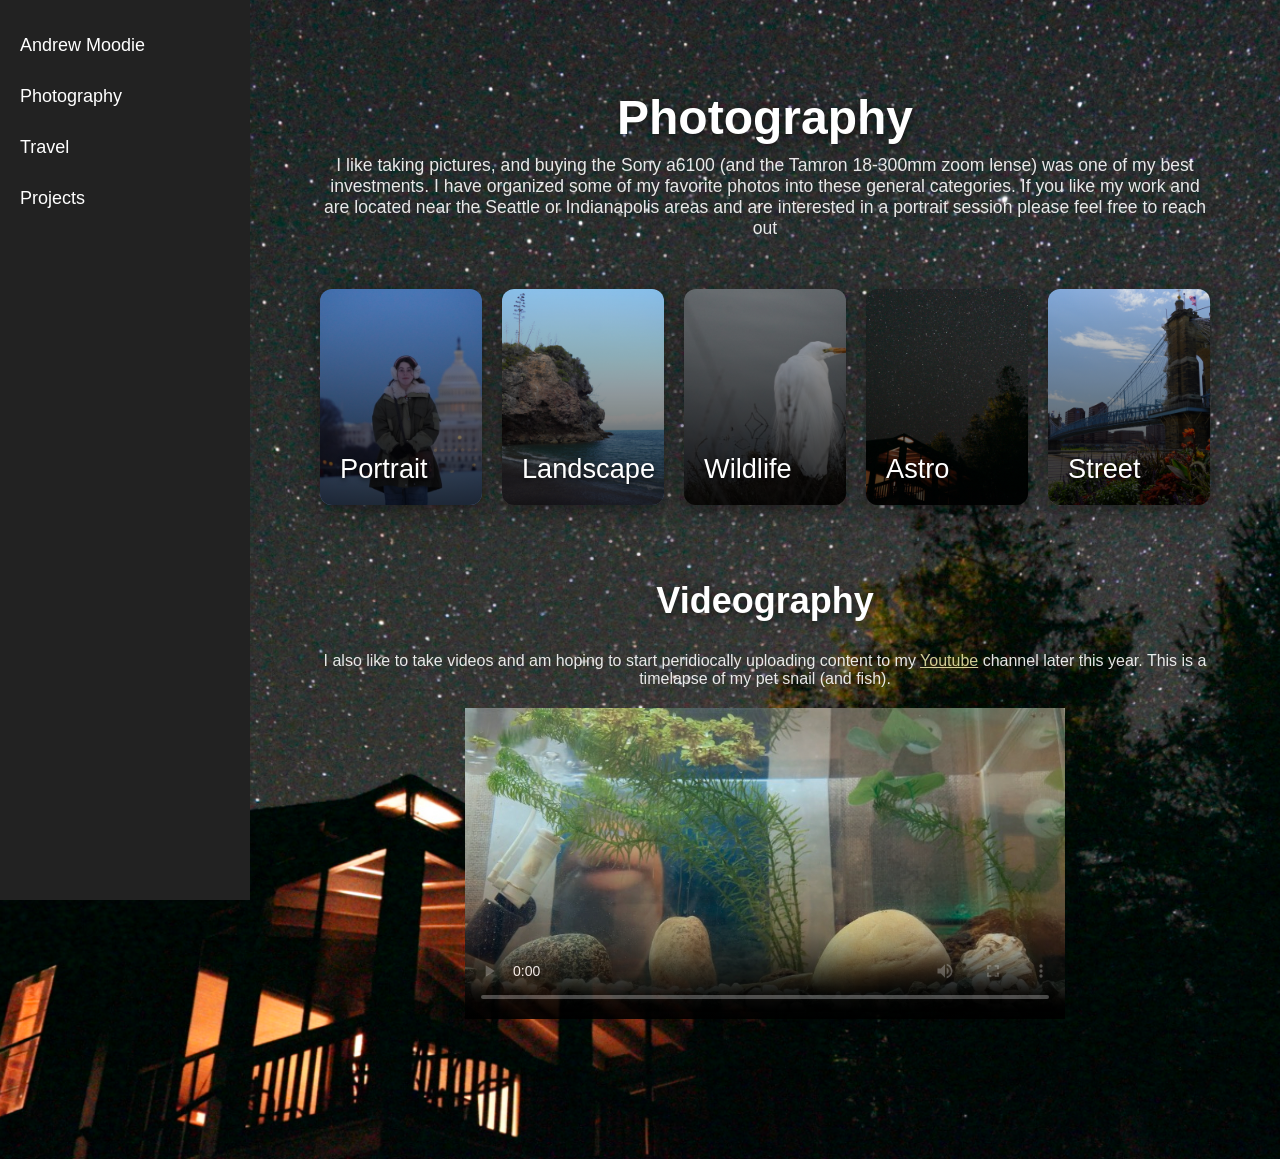
==== commit ec0b5195: "adding margin" ====
--- a/pages/photography.html
+++ b/pages/photography.html
@@ -119,7 +119,7 @@
                         I also like to take videos and am hoping to start peridiocally uploading content to my 
                         <a href="https://www.youtube.com/watch?v=dQw4w9WgXcQ&list=RDdQw4w9WgXcQ&start_radio=1" style="color: rgba(255, 250, 186, 0.89);">Youtube</a> channel later this year. This is a timelapse of my pet snail (and fish).
                         <!-- <video height="400px" width="600px" src="SnailLapse.mov" poster="SnailLapse-preview.jpg"controls> -->
-                        <video src="SnailLapse.mov" poster="SnailLapse-preview.jpg" controls></video>
+                        <video src="SnailLapse.mov" poster="SnailLapse-preview.jpg" style="margin-top: 20px" controls></video>
                         <p style="margin-bottom: 15px"></p>
                     </p>
                 </header>
